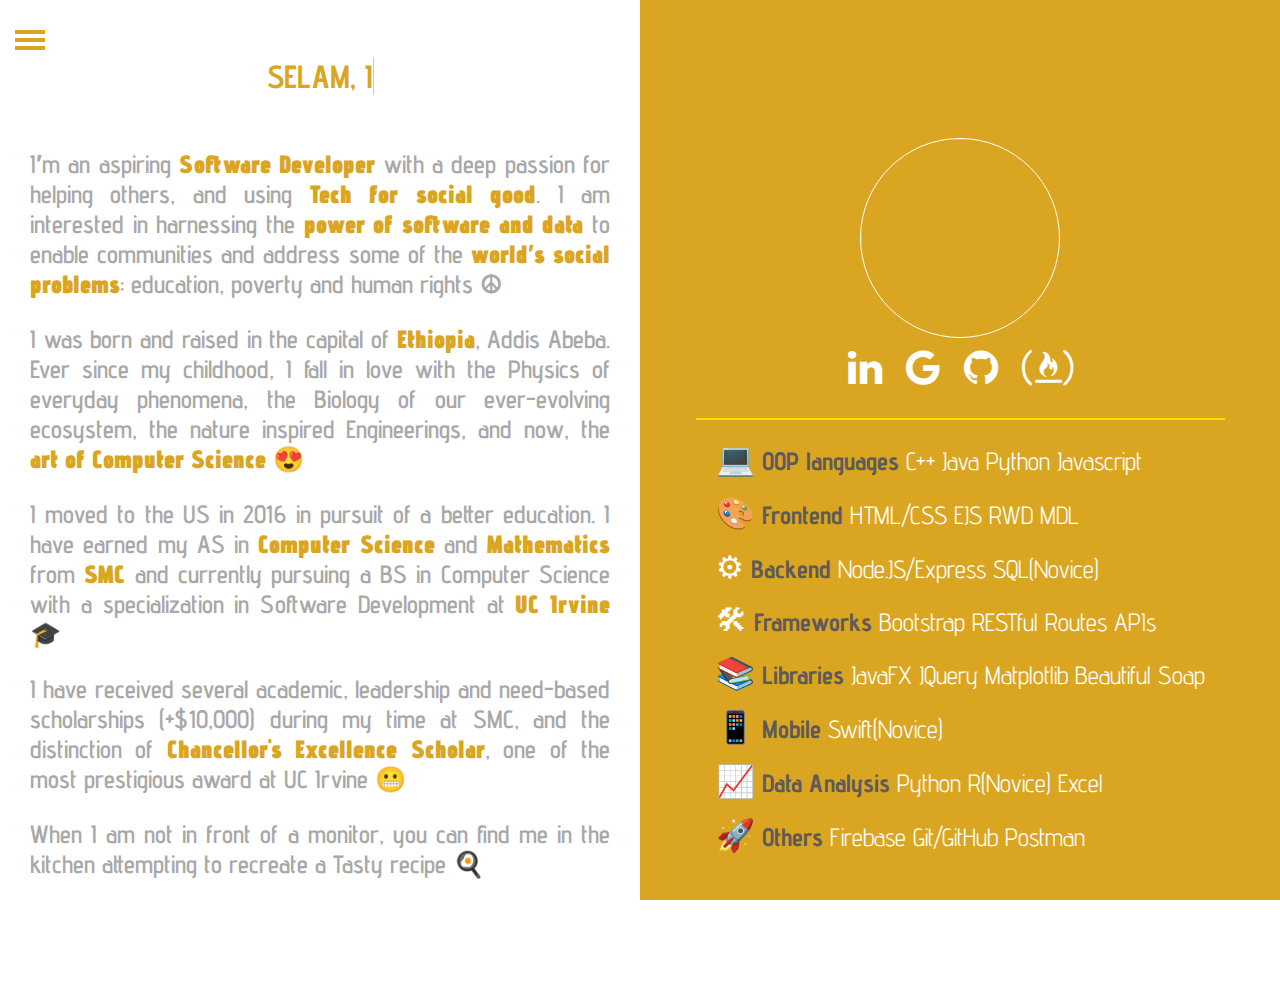
==== index.html @ 8de0a306 "Add files via upload" ====
<!DOCTYPE html>
<head>
  <title>Home</title>
  <meta charset="UFT-8">
  <link rel="stylesheet" href="style.css">
  <meta name="viewport" content="width=device-width, initial-scale=1">
   <link rel="stylesheet" href="https://cdnjs.cloudflare.com/ajax/libs/font-awesome/4.7.0/css/font-awesome.min.css">
<link href='https://fonts.googleapis.com/css?family=Quattrocento+Sans:400,700,400italic|Montserrat:400,700|Cardo:400italic|Advent+Pro:100' rel='stylesheet' type='text/css'>
<link rel="stylesheet" href="https://maxcdn.bootstrapcdn.com/font-awesome/4.4.0/css/font-awesome.min.css">
</head>

<body>

    <input type="checkbox" class="openSidebarMenu" id="openSidebarMenu">
    <label for="openSidebarMenu" class="sidebarIconToggle">
      <div class="spinner diagonal part-1"></div>
      <div class="spinner horizontal"></div>
      <div class="spinner diagonal part-2"></div>
    </label>
    <div id="sidebarMenu">
      <ul class="sidebarMenuInner">
        <li style="font-family: Cardo;">Mariamawit Jembere's <span>/></span><span>Portfolio</span></li>
        <li><a href="projects.html"><i class="fa fa-desktop"></i>  Projects</a></li>
        <li><a href="research.html"><i class="fa fa-bar-chart"></i>  Research</a></li>
        <li><a href="https://1drv.ms/b/s!ArH9JsMC6M4rg54GtmaO_gPVMLA7RA" target="_blank"><i class="fa fa-drivers-license"></i></i> Resume</a></li>
      </ul>
    </div>


    <div id="welcome">
      <div id="welcome_left">
          <div id="welcome_text">
              <h1 id="title">WELCOME TO MY G&#9673;LDEN PORTFOLIO</h1>
          </div>
          <div id="welcome_about">
               <P>I&prime;m an aspiring <span>Software Developer</span> with a deep passion for helping others, and using <span>Tech for social good</span>.
                 I am interested in harnessing the <span>power of software and data</span> to enable communities and address some of the <span>world&prime;s social problems</span>:
                 education, poverty and human rights &#x262E;</P>
               <P>I was born and raised in the capital of <span>Ethiopia</span>, Addis Abeba. Ever since my childhood, I fall in love with
                  the Physics of everyday phenomena, the Biology of our ever-evolving ecosystem, the nature inspired Engineerings, and now,
                   the <span>art of Computer Science</span> &#x1F60D;</P>
                <P>I moved to the US in 2016 in pursuit of a better education. I have earned my AS in <span>Computer Science</span> and
                  <span>Mathematics</span> from <span>SMC</span> and currently pursuing a BS in Computer Science with a specialization in Software Development at <span>UC Irvine</span> &#x1F393; </P>
                <P>I have received several academic, leadership and need-based scholarships (+$10,000) during my time at SMC, and the distinction of
                  <span>Chancellor's Excellence Scholar</span>, one of the most prestigious award at UC Irvine &#x1F62C;</P>
                <P> When I am not in front of a monitor, you can find me in the kitchen attempting to recreate a Tasty recipe &#x1F373;</P>
            </div>

          <div class="button-div">
            <button onclick=check() class="button">Content</button>
          </div>
      </div>
      <div id="welcome_right">
        <div class="meup">
          <img id="meup"src="https://imagizer.imageshack.com/img923/3562/VvyCj4.jpg">
        </div>

        <div id="welcome_social"class="social">
          <a href="https://www.linkedin.com/in/mariamawit-jembere-394559182/" target="_blank" class="fa fa-linkedin"></a>
          <a href="contacts.html" target="_blank" class="fa fa-google"></a>
          <a href="https://github.com/mariamawit-a" target="_blank" class="fa fa-github"></a>
          <a id="profile-link" href="https://www.freecodecamp.org/fcc6b457106-6657-4305-9ff6-fee6a99cdfb4" target="_blank"<i class="fa fa-free-code-camp"></i></a>
        </div>

        <div id="skills">
          <ul>
            <li data-icon="&#x1F4BB;"> <span>OOP languages</span> C++ Java Python Javascript
            <li data-icon="&#x1F3A8;"> <span>Frontend</span> HTML/CSS EJS RWD MDL</li>
            <li data-icon="&#x2699;"> <span>Backend</span> Node.JS/Express SQL(Novice)</li>
            <li data-icon="&#x1F6E0;"> <span>Frameworks</span>  Bootstrap RESTful Routes APIs  </li>
            <li data-icon="&#x1F4DA;"> <span>Libraries</span> JavaFX JQuery Matplotlib Beautiful Soap</li>
            <li data-icon="&#x1F4F1;"> <span>Mobile</span> Swift(Novice)</li>
            <li data-icon="&#x1F4C8;"> <span>Data Analysis</span> Python R(Novice) Excel</li>
            <li data-icon="&#x1F680;"> <span>Others</span> Firebase Git/GitHub Postman</li>
          </ul>
        </div>
      </div>



    </div>

</body>



<script>
  function check(){
    if (document.getElementById("openSidebarMenu").checked)
    {
      document.getElementById("openSidebarMenu").checked = false;
    }
    else
    {
      document.getElementById("openSidebarMenu").checked = true;
    }
  }
</script>
<script src="type.js"></script>

</html>
---- style.css ----
:root{
  --goldenrod:rgb(218,165,32);
  --orange:rgb(255,165,0);
  --yellow:rgb(255,223,0);
  --chocolate:rgb(210,105,30);
  --gold:rgb(255,215,150);

}

html, body{
  overflow-x: hidden;
  margin: 0px 0px;
  height:100%;
  font-family: 'Advent Pro', sans-serif;


}

.mainInner{
    display: table;
    height: 100%;
    width: 100%;
    text-align: center;
}
.mainInner div{
    display:table-cell;
    vertical-align: middle;
    font-weight: bold;
    letter-spacing: 2px;
}
#sidebarMenu {
    z-index: 1;
    height: auto;
    position: absolute;
    left: 0;
    width: 50%;
    transform: translateY(-300px);
    transition: transform 250ms ease-in-out;
    background-color: #fff;
    -webkit-box-shadow: 0 4px 6px -6px #222;
    -moz-box-shadow: 0 4px 6px -6px #222;
    box-shadow: 0 4px 6px -6px #222;
}
.sidebarMenuInner{
    color: var(--goldenrod);
    margin:0;
    padding:0;
}
.sidebarMenuInner li{
    list-style: none;
    font-size: 25px;
    text-transform: uppercase;
    font-weight: bold;
    padding-left: 50px;
    padding-top: 10px;
    border-bottom: solid var(--yellow) 1px;
}
.sidebarMenuInner li span:nth-child(1){
    font-size: 50px;

}
.sidebarMenuInner li span:nth-child(2){
    color: var(--gold);
    display: block;
    font-size: 14px;
}
.sidebarMenuInner li a{
    color: var(--goldenrod);
    text-transform: uppercase;
    font-weight: bold;
    cursor: pointer;
    text-decoration: none;
}


.sidebarMenuInner li a:hover{
      color: var(--yellow);
}
input[type="checkbox"]:checked ~ #sidebarMenu {
    transform: translateX(0);
}

input[type=checkbox] {
    transition: all 0.3s;
    box-sizing: border-box;
    display: none;
}
.sidebarIconToggle {
    transition: all 0.3s;
    box-sizing: border-box;
    cursor: pointer;
    position: fixed;
    z-index: 99;
    height: 100%;
    width: 100%;
    top: 30px;
    left: 15px;
    height: 20px;
    width: 30px;
}
.spinner {
    transition: all 0.3s;
    box-sizing: border-box;
    position: absolute;
    height: 4px;
    width: 100%;
    background-color: var(--goldenrod);
}
.horizontal {
    transition: all 0.3s;
    box-sizing: border-box;
    position: relative;
    float: left;
    margin-top: 4px;
}
.diagonal.part-1 {
    position: relative;
    transition: all 0.3s;
    box-sizing: border-box;
    float: left;
}
.diagonal.part-2 {
    transition: all 0.3s;
    box-sizing: border-box;
    position: relative;
    float: left;
    margin-top: 4px;
}
input[type=checkbox]:checked ~ .sidebarIconToggle > .horizontal {
    transition: all 0.3s;
    box-sizing: border-box;
    opacity: 0;
}
input[type=checkbox]:checked ~ .sidebarIconToggle > .diagonal.part-1 {
    transition: all 0.3s;
    box-sizing: border-box;
    transform: rotate(150deg);
    margin-top: 5px;
}
input[type=checkbox]:checked ~ .sidebarIconToggle > .diagonal.part-2 {
    transition: all 0.3s;
    box-sizing: border-box;
    transform: rotate(-150deg);
    margin-top: 5px;
}

#welcome{
  font-family: 'Advent Pro', sans-serif;
  min-height: 100%;
  width: 100%;
  height: auto;
  display: flex;
  flex-direction: row;
}
  #welcome_left{
    min-height: 100%;
    padding: 30px;
    width: 50%;
    display: flex;
    flex-direction: column;
    justify-content: space-evenly;
    align-items: center;
  }
    #welcome_text h1 {
      color: var(--goldenrod);
      display: inline-block;
      line-height: 1.6;
      animation: caret;
    }
      #welcome_text h1 span {
        border-right: .03em solid var(--yellow);
        animation: caret 1s steps(1) infinite;
      }
    #welcome_about P {
      font-size: 25px;
      font-weight: 600;
      text-align: justify;
      color: rgb(168,168,168);
    }
      #welcome_about P span{
        color: var(--goldenrod);
        font-weight: bolder;
    }

  #welcome_right{
    min-height: 100%;
    width: 50%;
    padding-top: 20px;
    background-color: var(--goldenrod);
    display: flex;
    flex-direction: column;
    justify-content: center;
    align-items: center;
  }
    #meup{
        display:flex;
        width: 200px;
        height: 200px;
        border: solid 1px #fff;
        border-radius: 50%;
    }
    #welcome_social{
      margin-bottom: 20px;
    }
      #welcome_social a:hover{
          color: var(--yellow);
      }
    #skills{
      border-top: solid 2px var(--yellow);
    }
      #skills ul{
        color:white;
        margin: 20px;
        padding: 0;
        font-size: 25px;
        list-style: none;
        display: grid;
        grid-gap: 1rem;
      }

      #skills span{
        color: rgb(95, 90, 90);
        font-weight: bold;

      }
      #skills ul li::before{
        content: attr(data-icon);
        font-size: 1.25em;
      }

@media screen and (max-width:900px){
  #sidebarMenu{
    width: 100%;
  }
  .spinner{
    background-color: var(--yellow);
  }
  .sidebarMenuInner li span:nth-child(1){
      font-size: 30px;

  }
  .sidebarMenuInner li span:nth-child(2){
      font-size: 14px;
  }
  #welcome{
    flex-direction: column-reverse;
  }
  #welcome_left, #welcome_right{
    width: 100%;
    min-height: 100%;
  }
  #meup{
    margin-top: 20px;
  }
  #skills ul{
    font-size: 15px;
  }
  #welcome_social a{
    font-size: 30px;
  }

  #welcome_text h1 {
    font-size: 18px;  
  }

  #welcome_about P {
    font-size: 15px;
  }

}


@keyframes caret {
  50% {
    border-color: transparent;
  }
}

.button-div{
  border: black solid 2px;
  bottom: 0;
}

.button {
  bottom: 0;
  padding: 15px 25px;
  font-size: 20px;
  font-weight: bold;
  cursor: pointer;
  outline: none;
  color: #fff;
  background-color: var(--gold);
  border: none;
}

.button:hover {background-color:  var(--goldenrod);}


.navbar{
  background-color: var(--goldenrod);
  width: 100%;
  line-height: 1px;
  position: fixed;
  top: 0px;
  left: 0px;
  display: flex;
  flex-direction: row;
  z-index: 1;
  padding: 10px;
}

.logo {
    width: 80px;
    height: 80px;
    border-radius: 50%;
    border: 2px solid var(--chocolate);
    display: flex;
    justify-content: center;
    align-items: center;
    margin: 5px;
    padding: 10px;
    background: white;
    font-size: 50px;
    color: var(--goldenrod);
}
  .logo a{
    text-decoration: none;
    color: var(--goldenrod);
  }
  .logo:hover {
      background-color: var(--chocolate);
  }

.menu{
  margin-bottom: 20px;
  width: 100%;
  display: flex;
  justify-content: space-evenly;
}

.nav-link-Itr{
  display: inline-block;
  position: fixed;
  margin-top: 30px;
  color: white;
  text-decoration: none;
}
  .nav-link{
    display: inline-block;
    position: relative;
    align-self:flex-end;
    font-size: 40px;
    font-weight: bolder;
    color: white;
    text-decoration: none;
}

  .nav-link:hover {opacity: 0.5;}

.nav-link::before {
  transition: 300ms;
  height: 5px;
  content: "";
  position: absolute;
  background-color: white;
}

.nav-link-ltr::before {
  width: 0%;
  top: 20px;
}

.nav-link-ltr:hover::before {
  width: 100%;
}



@keyframes flow {
  0%{
    background-position: 0 50%;
  }
  50%{
    background-position: 100% 50%;
  }
  100%{
    background-position: 0 50%;
  }
}


/* .box{
  border: solid 1px  #bd4c8c;
  margin: 5vw 10vw;
  background-color: #bd4c8c;
  display: flex;
  flex-direction: column;
  justify-content: center;
  align-items: center;
}


.head{
  font-size: 2vw;
  animation: flow 10s ease-in-out infinite;
  background: linear-gradient(-60deg, purple, pink, lightblue);
  background-size: 600%;
  -webkit-background-clip: text;
        -background-clip: text;
  -webkit-text-fill-color: transparent;
}

.about{
  font-size: 2vh;
  line-height: 1.6;
  font-family: Montserrat;
  width: 50vw;
  color: white;
  border: none;
  background: inherit;
  font-size: 2vh;
  animation: none;
}


.about a{

  color: inherit;
  font-weight: bold;
}



.background {
  position: absolute;
  top: 0;
  bottom: 0;
  display: block;
  z-index: -1;
}


  .header{
    display: flex;
    width: 100%;
    flex-direction: row;
    padding: 0vw 2vw;
    justify-content:flex-start;
    align-items: center;
    background-image: linear-gradient(to bottom, #f2f2f2, white 80%, transparent 20%, transparent);
  }

  .meup{

  }

  #meup{
      display:flex;
      width: 200px;
      height: 200px;
      border: solid 1px #fff;
      border-radius: 50%;
    }

  #status{
    margin-left: 6vw;
    margin-top: 2vh;
    display: flex;
    flex-direction: row;
    justify-content:flex-end;
    align-content: space-between;
  }

  .status{
    font-family: Montserrat;
    display: flex;
    flex-direction:row;
    justify-content:flex-start;
    margin-bottom: 1vh;
    margin-right: 1.5vw;
  }
  .status i{
    align-self: center;
    font-size: 3vh;
  }
  .status p{
    margin: 0 2px;
    font-size: 3vh;
  }

  #top{
    font-family: Montserrat;
    animation: flow 10s ease-in-out infinite;
    background: linear-gradient(-60deg, purple, pink, lightblue);
    background-size: 600%;
    -webkit-background-clip: text;
          -background-clip: text;
    -webkit-text-fill-color: transparent;
    padding: 0;
    display: flex;
    flex-direction: row;
    justify-content:center;
    align-content: center;
  }

  .title{
    width: 100%;
    font-family: Montserrat;
    animation: flow 10s ease-in-out infinite;
    background: linear-gradient(-60deg, purple, pink, lightblue);
    background-size: 600%;
    -webkit-background-clip: text;
          -background-clip: text;
    -webkit-text-fill-color: transparent;
    margin: 0;
    padding: 0;
    display: flex;
    flex-direction: row;
    justify-content:flex-start;
    align-content: flex-start;
  }
  .title i{
    margin: 0;
    margin-left: 4vw;
    align-self: center;
    font-size: 6vh;
  }
  .title p{
    margin: 10px 40px;
    font-size: 8vh;
  }

  .projects, .research{
    color: #fff;
    width: 50vw;
    margin: 0;
    display: flex;
    flex-direction: column;
    justify-content:flex-start;
    align-content: space-around;
  }
  .projects a{
    display: flex;
    margin: 1vw;
    border-bottom: solid 1px white;
    padding-bottom: 0.5vh;
    flex-direction: row;
    justify-content:flex-start;
    align-content: flex-start;
  }
  .projects i{
    color: white;
    font-size: 3vh;
  }
  .projects p{
    color: white;
    font-family: monospace;
    margin: 0 20px;
    font-size: 2vh;
  }

  .research a{
    display: flex;
    margin: 0.5vw;
    flex-direction: row;
    justify-content:flex-start;
    align-content: flex-start;
  }
  .research p{
    color: white;
    font-weight: normal;
    font-family: monospace;
    margin: 0 20px;
    font-size: 2vh;
  }
  .research i{
    color: white;
   font-size: 3vh;
  }




@media screen and (max-width:1000px){

  .sidebarMenuInner li{
      font-size: 15px;
  }
  .sidebarMenuInner li span:nth-child(1){
      font-size: 30px;

  }
  .sidebarMenuInner li span:nth-child(2){
      font-size: 14px;
  }

  .sidebarIconToggle {
      top: 20px;
      width: 30px;
  }
  .spinner {
      height: 2px;
  }

  #welcome_text{
    width: 100%;
  }
  #welcome_text h1 {
    font-size: 15px;
  }
  #welcome_text p {
    font-size: 12px;
  }



  /* #status{
    margin-left: 2vw;
    margin-top: 0;
    flex-direction: column;
  }
  .status i{
    font-size: 3vh;
  }
  .status p{
    font-size: 2.5vh;
  }
  .title i{
    font-size: 5vh;
  }
  .title p{
    font-size: 5vh;
  }

  .box{
      margin: 0 5px 0 5px;
  }
  .about{
    width: 80vw;
    font-size: 2vw;
  }
  .projects, .research{
    width: 90%;
  }
  .projects i,  .research i{
    font-size: 2vw;
  }
  .projects p,  .research p{
    font-size: 2vw;
  } */



.projectType span {
  background:#f2f2f2;
  color: #cc0099;
  border: solid 1px #cc0099;
  border-radius: 40%;
  font-family:'Advent Pro', sans-serif;
  font-weight: 800;
  font-size: 32px;
  line-height: 72px;
  margin: 0 0 0 24px;
  padding: 0 20px;
  position: relative;
}

.row{
  margin-bottom: 100px;
  width: 100%;
  display: flex;
  justify-content: center;
  flex-wrap: wrap;
}
.row>*
{
  padding: 10px;
  flex: 0 0 32%;
}

.thumbnail{
  background-color: white;
  height: 100%;
  text-align: center;
  font-style: italic;
  font-size: smaller;
  text-indent: 0;
  border: thin var(--chocolate) solid;
  margin: 0.2em;
  padding: 0.5em;
}

.thumbnail img{
   height: 300px;
   width: auto;
}

@media screen and (max-width: 1200px) {
  .description
  {
    flex: 40%;
  }
}


@media screen and (max-width: 800px) {
  .description
  {
    flex: 100%;
  }

}



.content-section .thumbnail { position: relative; overflow: hidden; cursor: pointer; }
.content-section .thumbnail * { transition: all .25s; }
.content-section .thumbnail h4 { font-size: 19px; font-weight: 400; }
.content-section .thumbnail p { line-height: 24px; }
.content-section .thumbnail:hover h4, .content-section .thumbnail:hover p { color: #AFAFAF; }
.content-section .thumbnail:hover img { opacity: 0.25;  }
.content-section .thumbnail:after { font-family: 'FontAwesome'; color: #FFF; font-size: 48px; line-height: 80px; top: 70%; position: absolute; text-align: center; display: inline-block; width: 100%; transition: all .35s; opacity: 0; width: 86px; height: 86px; margin-left: auto; margin-right: auto; left: 0; right: 0; border-radius: 50%; background: transparent; border:3px solid transparent; }
.content-section .thumbnailA:after {  content: '\f121'; }
.content-section .thumbnailB:after {  content: '\f13b'; }
.content-section .thumbnailC:after {  content: '\f1b3'; }
.content-section .thumbnailD:after {  content: '\f0c3'; }
.content-section .thumbnail:hover:after { top: 25%; opacity: 1; color: #FFFFFF; background: var(--gold);; border:3px solid #FFFFFF; }
.content-section { min-height: 100vh; padding-top: 150px; padding-bottom: 20px; }
.content-section p.lead { font-family: 'Cardo', serif; font-size: 19px; line-height: 1.35em; margin-bottom: 25px; }
.content-section p.lead em { font-size: 14px; }
.content-section p em { font-size: 14px;}
.content-section p mark em { font-size: inherit;}
.content-section img.pull-right { border:1px solid #DFDFDF; margin-top: 140px;  }

/* The Modal (background) */
.description{
  text-decoration: none;
  outline: none;
  max-width: 500px;
  border: none;
  background: inherit;
  font-family: inherit;
}
figure img{
  border-bottom: 1px solid var(--chocolate);
}
.modal {
  display: none; /* Hidden by default */
  position: fixed; /* Stay in place */
  z-index: 1; /* Sit on top */
  left: 0;
  top: 0;
  width: 100%; /* Full width */
  height: 100%; /* Full height */
  overflow: auto; /* Enable scroll if needed */
  background-color: rgb(0,0,0); /* Fallback color */
  background-color: rgba(0,0,0,0.4); /* Black w/ opacity */
}

/* Modal Content/Box */
.modal-content {
  background-color: #fefefe;
  margin: 15% auto; /* 15% from the top and centered */
  padding: 10px;
  border: 1px solid #888;
  width: 80%; /* Could be more or less, depending on screen size */
}

/* The Close Button */
.close {
  color: var(--chocolate);
  float: right;
  font-size: 50px;
  font-weight: bold;
}

.close:hover,
.close:focus {
  color: black;
  text-decoration: none;
  cursor: pointer;
}

* {box-sizing:border-box}

/* Slideshow container */
.slideshow-container {
  margin: 200px auto 20px auto;
  width: 800px;
  height: 500px;
  display: flex;
  align-items: center;
  justify-content: center;
  position: relative;
  overflow: hidden;
}

/* Hide the images by default */
.mySlides {
  display:none
}
.mySlides figure{
   padding: 4px;
   margin: auto;
}
.mySlides figcaption{
  background-color: White;
  text-align: center;
  padding: 2px;
}

/* Next & previous buttons */
.prev, .next {
  cursor: pointer;
  position: absolute;
  top: 50%;
  width: auto;
  margin-top: -22px;
  padding: 16px;
  color: var(--chocolate);
  background: white;
  font-weight: bold;
  font-size: 18px;
  transition: 0.6s ease;
  border-radius: 0 3px 3px 0;
  user-select: none;
}

/* Position the "next button" to the right */
.next {
  right: 0;
  border-radius: 3px 0 0 3px;
}

.prev {
  left: 0;
  border-radius: 3px 0 0 3px;
}


/* On hover, add a black background color with a little bit see-through */
.prev:hover, .next:hover {
  background-color: rgba(0,0,0,0.8);
}

/* Caption text */
.text {
  color:black;
  font-size: 15px;
  padding: 8px 12px;
  position: absolute;
  bottom: 8px;
  width: 100%;
}
.active-slides{
  display:block;
}
/* Number text (1/3 etc) */
.numbertext {
  color: gray;
  font-size: 12px;
  padding: 8px 12px;
  position: absolute;
  top: 0;
}

/* The dots/bullets/indicators */
.dot {
  cursor: pointer;
  height: 15px;
  width: 15px;
  margin: 0 2px;
  background-color: #bbb;
  border-radius: 50%;
  display: inline-block;
  transition: background-color 0.6s ease;
}

.active, .dot:hover {
  background-color: #717171;
}

/* Fading animation */
.fade {
  -webkit-animation-name: fade;
  -webkit-animation-duration: 1.5s;
  animation-name: fade;
  animation-duration: 1.5s;
}

@-webkit-keyframes fade {
  from {opacity: .4}
  to {opacity: 1}
}

@keyframes fade {
  from {opacity: .4}
  to {opacity: 1}
}

.Description{
  margin-left: auto;
   margin-right: auto;
   position: relative;
   width: 100%;
   font-size: 20px;
}

#otrivia-gifs{
  display: inline-flex;
  width: 90%;
  justify-content: space-evenly;
}
  #otrivia-gifs img{
    width: 250px;
    height: 500px;
  }
#otrivia-video{
  margin: 20px;
  width: 100%;
  position: relative;
  text-align: center;
}
  #otrivia-video iframe{
    width: 90%;
    height: 700px;
  }
#selam-gif, #snake-gif{
  text-align: center;
}
  #selam-gif img, #snake-gif img{
    position: relative;
    width: 80%;
    height: 40%;
  }

#aoj-gif{
  text-align: center;
}
  #aoj-gif img{
    position: relative;
    width: 80%;
    height: 40%;
  }

#SmartCity{
  margin: 50px;
  color: var(--chocolate);
  display: flex;
  flex-direction: column;
  align-items: center;
  justify-content: center;
  position: relative;
}

hr.hrinresearch{
  height: 30px;
  border-style: solid;
  background-color: var(--goldenrod);
  background-image: url("https://www.transparenttextures.com/patterns/bedge-grunge.png");
  border-color: var(--gold);
  border-width: 1px 1px 1px 0;
  border-radius: 20px;
}
hr.hrinresearch:before {
  display: block;
  content: "";
  height: 30px;
  margin-top: -31px;
  border-style: solid;
  border-color: #8c8b8b;
  border-width: 0 0 1px 0;
  border-radius: 20px;
}

#contact_page
{
  margin: 150px 450px 100px 350px;
  padding: 20px 5px 10px 10px;
  background: white;
  border: solid 1px pink;
  font-family: Arial;
  justify-content: center;
  color: #bd4c8c;
}

@media screen and (max-width: 1000px) {
  #contact_page
  {
    margin: 400px 5vw 100px 5vw;
  }

}

#name{
  width: 70%;
  padding: 8px 5px;
  margin: 8px 0;
  border: none;
  color: pink;
  border-bottom: solid 3px pink;
}
#email{
  width: 70%;
  padding: 8px 5px;
  margin: 8px 0;
  border: none;
  color: pink;
  border-bottom: solid 3px pink;
}
#message{
  vertical-align: middle;
  border: solid pink 3px;
  width: 90%;
  padding-bottom: 10%;
  margin: 8px 0;
}
#submit{
color: gray;
border: solid pink 3px;
padding: 8px 10px;
margin: 10px 2px 0px 2px;
text-align: left;
}
#reset{
color: gray;
border: solid pink 3px;
padding: 8px 10px;
margin: 10px 2px 0px 0px;
text-align: left;
}

input:focus, textarea:focus, select:focus{
        outline: none;
    }

#social_list{
  color: #bd4c8c;
  justify-content: center;
  display: flex;
  flex-direction: row;
}
#social_list .fa{
  font-size: 25px;
  color: #d9d9d9;
}


#social_list a{
border-radius: 50%;
padding: 8px;
border: solid pink 1px;
}

#social_list a:hover{
background-color: pink;
}

#social_list button{
  background: inherit;
  border: none;
}

.contact, #indexcontact{
  width: 100%;
  bottom: 0;
  border-top: solid 1px silver;
  background-color: var(--goldenrod);
  padding-top: 10px;
  text-align: center;
}
.contact p,  #indexcontact p{
  font-size: 3vh;
  animation: flow 10s ease-in-out infinite;
    background: linear-gradient(-60deg, silver, white, gray);
    background-size: 300%;
    -webkit-background-clip: text;
          -background-clip: text;
    -webkit-text-fill-color: transparent;

}
 a{
  text-decoration: none;
}
.social{
  text-align: center;
  animation: flow 10s ease-in-out infinite;
    /* background: linear-gradient(-60deg, silver, white, gray);
    background-size: 500%;
    -webkit-background-clip: text;
          -background-clip: text;
    -webkit-text-fill-color: transparent; */
}
.social .fa{
  font-size: 40px;
  padding: 10px;
  color: #fff;
}
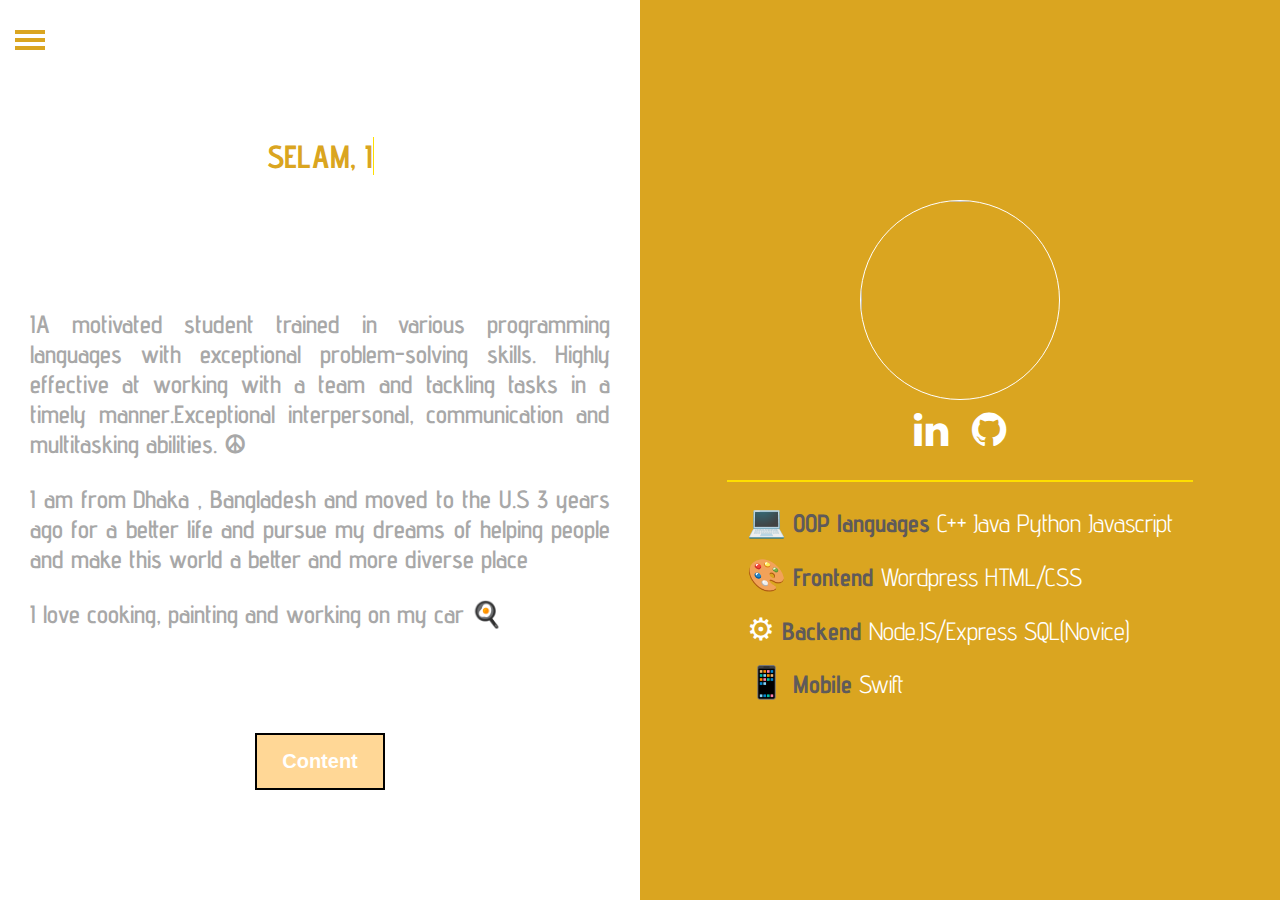
==== commit 6d8ad1ba: "Update index.html" ====
--- a/index.html
+++ b/index.html
@@ -19,7 +19,7 @@
     </label>
     <div id="sidebarMenu">
       <ul class="sidebarMenuInner">
-        <li style="font-family: Cardo;">Mariamawit Jembere's <span>/></span><span>Portfolio</span></li>
+        <li style="font-family: Cardo;">AMIT BARUA's <span>/></span><span>Portfolio</span></li>
         <li><a href="projects.html"><i class="fa fa-desktop"></i>  Projects</a></li>
         <li><a href="research.html"><i class="fa fa-bar-chart"></i>  Research</a></li>
         <li><a href="https://1drv.ms/b/s!ArH9JsMC6M4rg54GtmaO_gPVMLA7RA" target="_blank"><i class="fa fa-drivers-license"></i></i> Resume</a></li>
@@ -30,20 +30,13 @@
     <div id="welcome">
       <div id="welcome_left">
           <div id="welcome_text">
-              <h1 id="title">WELCOME TO MY G&#9673;LDEN PORTFOLIO</h1>
+              <h1 id="title">HOLA</h1>
           </div>
           <div id="welcome_about">
-               <P>I&prime;m an aspiring <span>Software Developer</span> with a deep passion for helping others, and using <span>Tech for social good</span>.
-                 I am interested in harnessing the <span>power of software and data</span> to enable communities and address some of the <span>world&prime;s social problems</span>:
-                 education, poverty and human rights &#x262E;</P>
-               <P>I was born and raised in the capital of <span>Ethiopia</span>, Addis Abeba. Ever since my childhood, I fall in love with
-                  the Physics of everyday phenomena, the Biology of our ever-evolving ecosystem, the nature inspired Engineerings, and now,
-                   the <span>art of Computer Science</span> &#x1F60D;</P>
-                <P>I moved to the US in 2016 in pursuit of a better education. I have earned my AS in <span>Computer Science</span> and
-                  <span>Mathematics</span> from <span>SMC</span> and currently pursuing a BS in Computer Science with a specialization in Software Development at <span>UC Irvine</span> &#x1F393; </P>
-                <P>I have received several academic, leadership and need-based scholarships (+$10,000) during my time at SMC, and the distinction of
-                  <span>Chancellor's Excellence Scholar</span>, one of the most prestigious award at UC Irvine &#x1F62C;</P>
-                <P> When I am not in front of a monitor, you can find me in the kitchen attempting to recreate a Tasty recipe &#x1F373;</P>
+               <P>IA motivated student trained in various programming languages with exceptional problem-solving skills. Highly effective at working with a team and tackling tasks in a timely manner.Exceptional interpersonal, communication and multitasking abilities.
+ &#x262E;</P>
+               <P>I am from Dhaka , Bangladesh and moved to the U.S 3 years ago for a better life and pursue my dreams of helping people and make this world a better and more diverse place</P>
+                <P> I love cooking, painting and working on my car &#x1F373;</P>
             </div>
 
           <div class="button-div">
@@ -56,22 +49,17 @@
         </div>
 
         <div id="welcome_social"class="social">
-          <a href="https://www.linkedin.com/in/mariamawit-jembere-394559182/" target="_blank" class="fa fa-linkedin"></a>
-          <a href="contacts.html" target="_blank" class="fa fa-google"></a>
-          <a href="https://github.com/mariamawit-a" target="_blank" class="fa fa-github"></a>
-          <a id="profile-link" href="https://www.freecodecamp.org/fcc6b457106-6657-4305-9ff6-fee6a99cdfb4" target="_blank"<i class="fa fa-free-code-camp"></i></a>
-        </div>
+          <a href="https://www.linkedin.com/in/amit-barua-538520167/" target="_blank" class="fa fa-linkedin"></a>
+          <a href="https://github.com/AmitGT86" target="_blank" class="fa fa-github"></a>
+            </div>
 
         <div id="skills">
           <ul>
-            <li data-icon="&#x1F4BB;"> <span>OOP languages</span> C++ Java Python Javascript
-            <li data-icon="&#x1F3A8;"> <span>Frontend</span> HTML/CSS EJS RWD MDL</li>
+            <li data-icon="&#x1F4BB;"> <span>OOP languages</span> C++ Java Python Javascript 
+            <li data-icon="&#x1F3A8;"> <span>Frontend</span> Wordpress HTML/CSS </li>
             <li data-icon="&#x2699;"> <span>Backend</span> Node.JS/Express SQL(Novice)</li>
-            <li data-icon="&#x1F6E0;"> <span>Frameworks</span>  Bootstrap RESTful Routes APIs  </li>
-            <li data-icon="&#x1F4DA;"> <span>Libraries</span> JavaFX JQuery Matplotlib Beautiful Soap</li>
-            <li data-icon="&#x1F4F1;"> <span>Mobile</span> Swift(Novice)</li>
-            <li data-icon="&#x1F4C8;"> <span>Data Analysis</span> Python R(Novice) Excel</li>
-            <li data-icon="&#x1F680;"> <span>Others</span> Firebase Git/GitHub Postman</li>
+            <li data-icon="&#x1F4F1;"> <span>Mobile</span> Swift</li>
+            
           </ul>
         </div>
       </div>
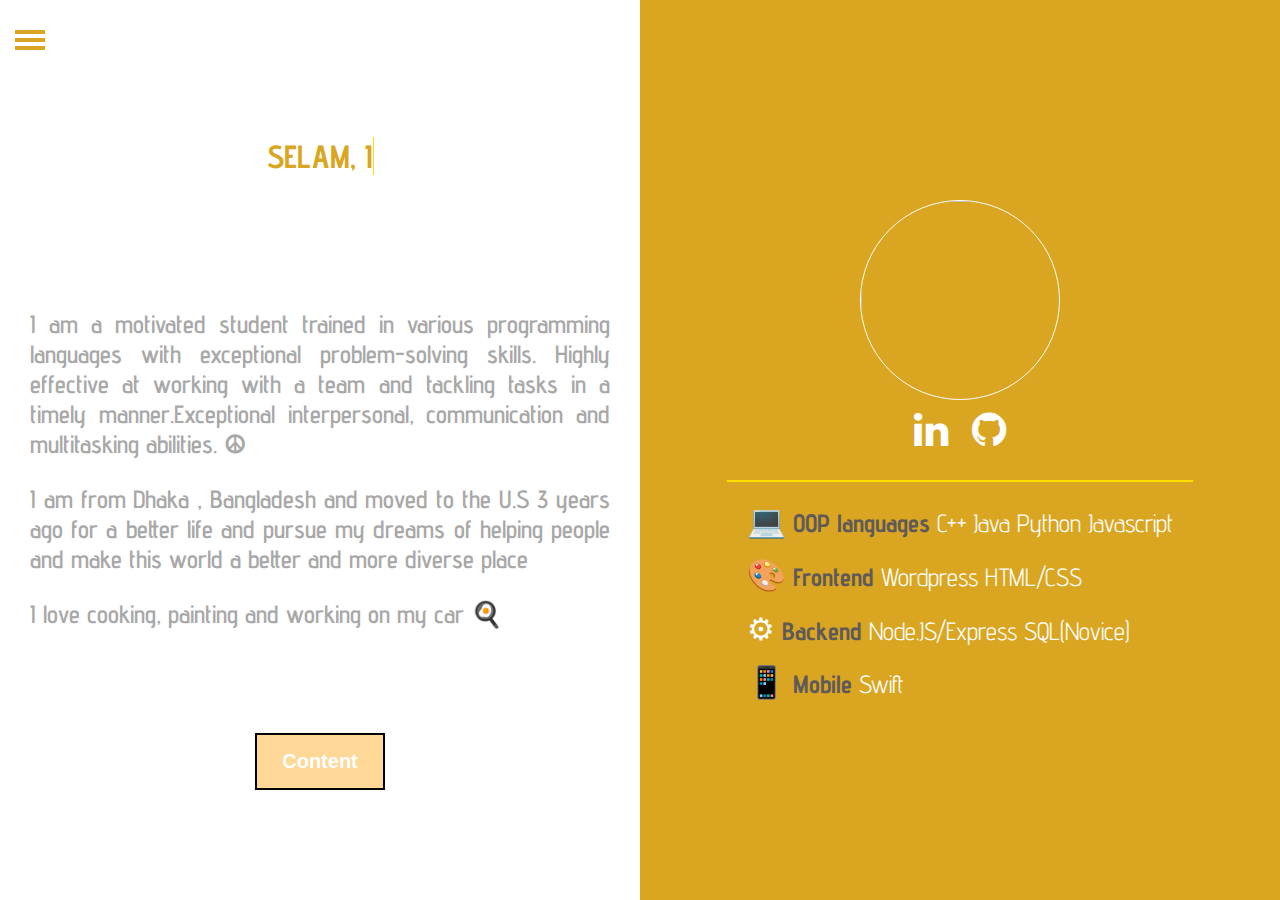
==== commit af4d40dc: "Update index.html" ====
--- a/index.html
+++ b/index.html
@@ -33,7 +33,7 @@
               <h1 id="title">HOLA</h1>
           </div>
           <div id="welcome_about">
-               <P>IA motivated student trained in various programming languages with exceptional problem-solving skills. Highly effective at working with a team and tackling tasks in a timely manner.Exceptional interpersonal, communication and multitasking abilities.
+               <P>I am a motivated student trained in various programming languages with exceptional problem-solving skills. Highly effective at working with a team and tackling tasks in a timely manner.Exceptional interpersonal, communication and multitasking abilities.
  &#x262E;</P>
                <P>I am from Dhaka , Bangladesh and moved to the U.S 3 years ago for a better life and pursue my dreams of helping people and make this world a better and more diverse place</P>
                 <P> I love cooking, painting and working on my car &#x1F373;</P>
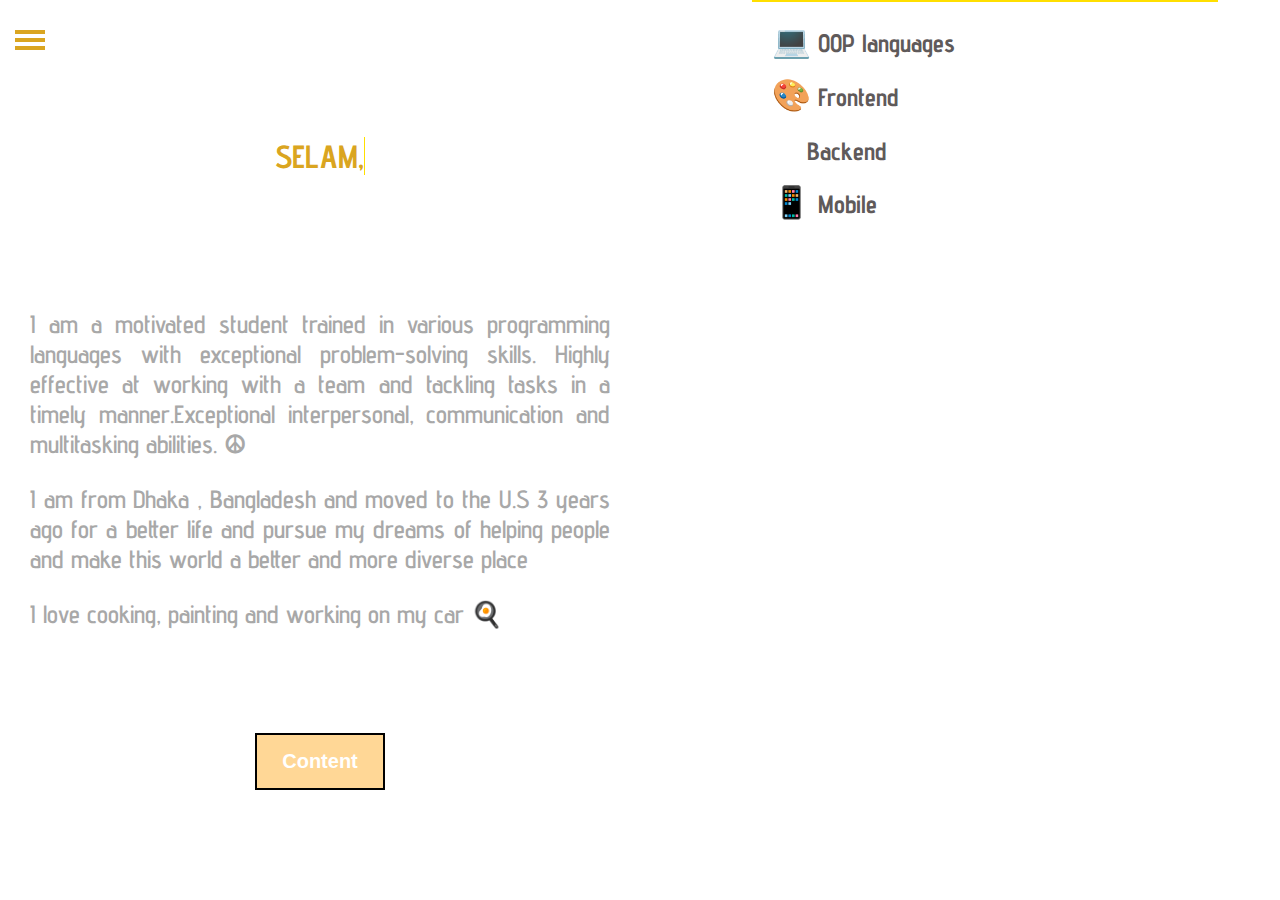
==== commit e1f81d26: "Update index.html" ====
--- a/index.html
+++ b/index.html
@@ -43,10 +43,7 @@
             <button onclick=check() class="button">Content</button>
           </div>
       </div>
-      <div id="welcome_right">
-        <div class="meup">
-          <img id="meup"src="https://imagizer.imageshack.com/img923/3562/VvyCj4.jpg">
-        </div>
+     
 
         <div id="welcome_social"class="social">
           <a href="https://www.linkedin.com/in/amit-barua-538520167/" target="_blank" class="fa fa-linkedin"></a>
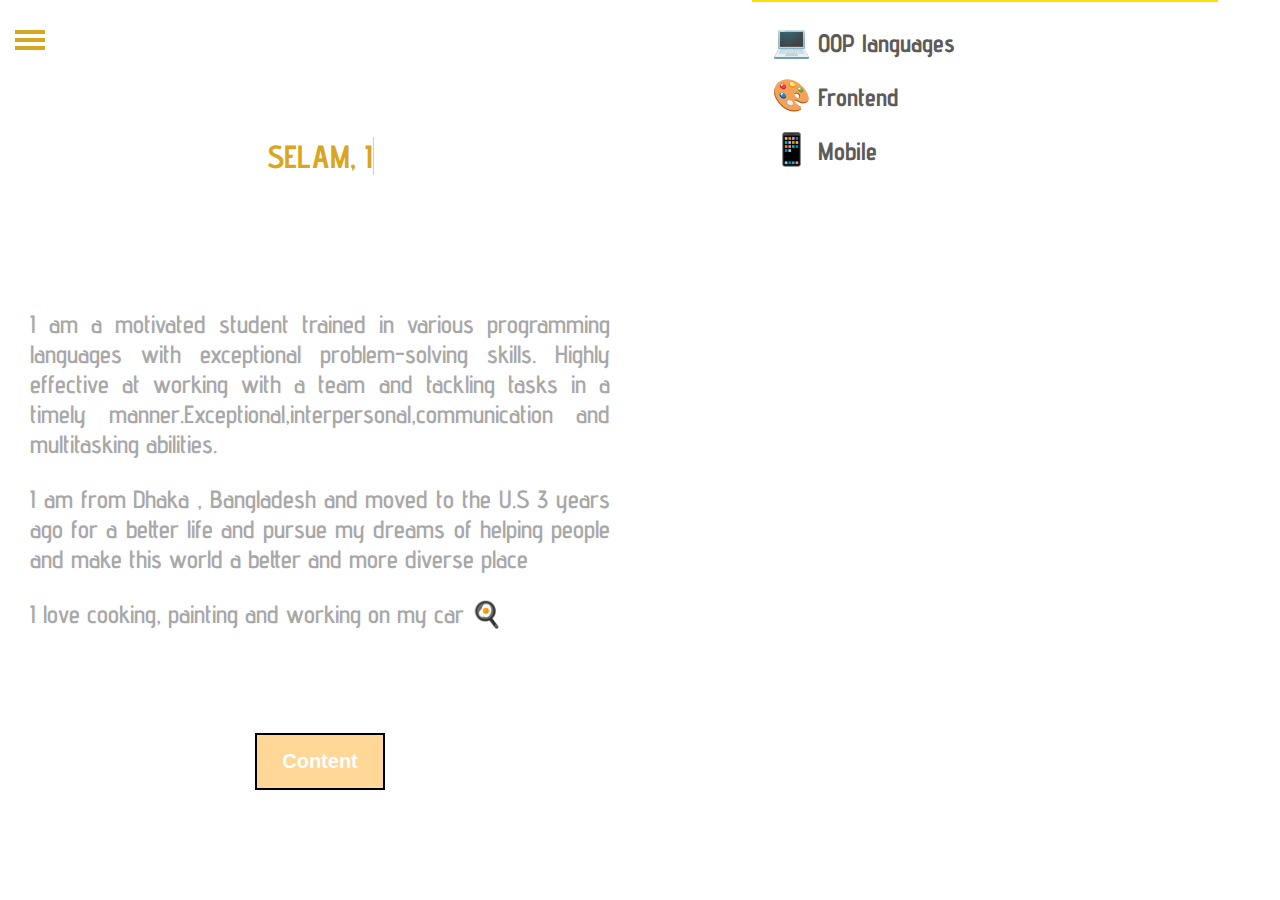
==== commit b35919ce: "Update index.html" ====
--- a/index.html
+++ b/index.html
@@ -33,8 +33,7 @@
               <h1 id="title">HOLA</h1>
           </div>
           <div id="welcome_about">
-               <P>I am a motivated student trained in various programming languages with exceptional problem-solving skills. Highly effective at working with a team and tackling tasks in a timely manner.Exceptional interpersonal, communication and multitasking abilities.
- &#x262E;</P>
+               <P>I am a motivated student trained in various programming languages with exceptional problem-solving skills. Highly effective at working with a team and tackling tasks in a timely manner.Exceptional,interpersonal,communication and multitasking abilities.</P>
                <P>I am from Dhaka , Bangladesh and moved to the U.S 3 years ago for a better life and pursue my dreams of helping people and make this world a better and more diverse place</P>
                 <P> I love cooking, painting and working on my car &#x1F373;</P>
             </div>
@@ -54,7 +53,6 @@
           <ul>
             <li data-icon="&#x1F4BB;"> <span>OOP languages</span> C++ Java Python Javascript 
             <li data-icon="&#x1F3A8;"> <span>Frontend</span> Wordpress HTML/CSS </li>
-            <li data-icon="&#x2699;"> <span>Backend</span> Node.JS/Express SQL(Novice)</li>
             <li data-icon="&#x1F4F1;"> <span>Mobile</span> Swift</li>
             
           </ul>
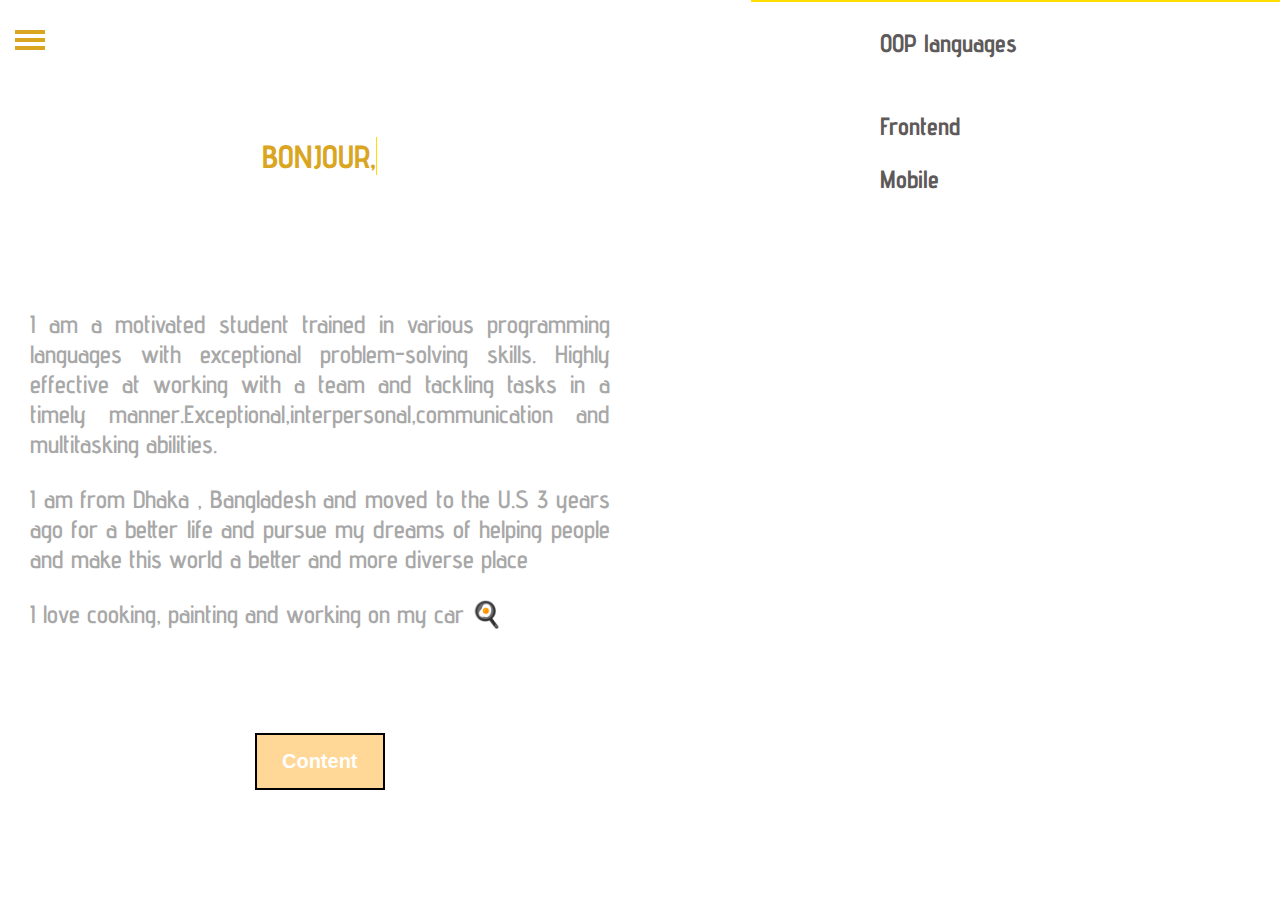
==== commit b92d0870: "Update index.html" ====
--- a/index.html
+++ b/index.html
@@ -51,9 +51,9 @@
 
         <div id="skills">
           <ul>
-            <li data-icon="&#x1F4BB;"> <span>OOP languages</span> C++ Java Python Javascript 
-            <li data-icon="&#x1F3A8;"> <span>Frontend</span> Wordpress HTML/CSS </li>
-            <li data-icon="&#x1F4F1;"> <span>Mobile</span> Swift</li>
+            <li data-icon="#ff0000;"> <span>OOP languages</span> C++ Java Python Javascript 
+            <li data-icon="#ff0000;"> <span>Frontend</span> Wordpress HTML/CSS </li>
+            <li data-icon="#ff0000;"> <span>Mobile</span> Swift</li>
             
           </ul>
         </div>
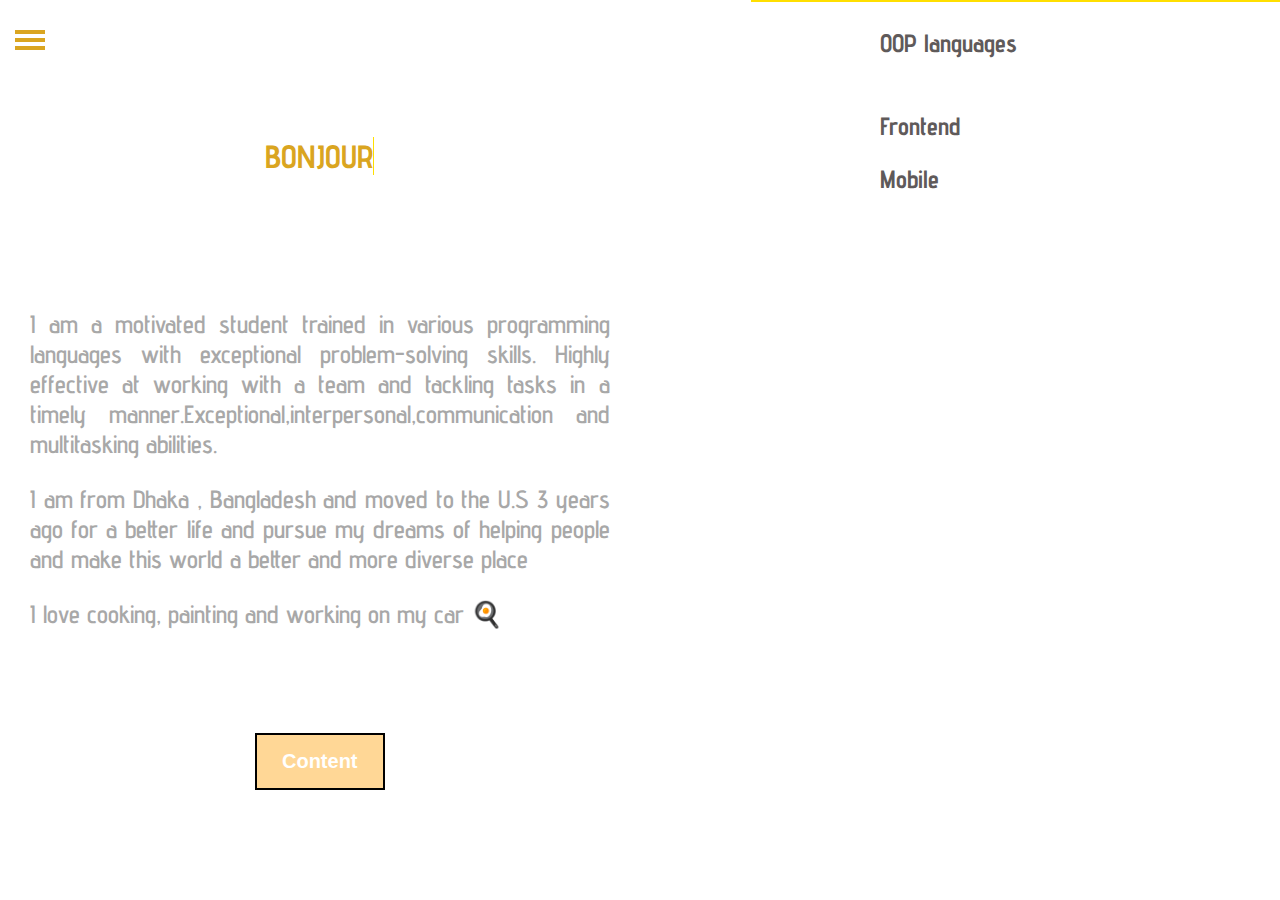
==== commit f8ccca9a: "Update index.html" ====
--- a/index.html
+++ b/index.html
@@ -20,10 +20,7 @@
     <div id="sidebarMenu">
       <ul class="sidebarMenuInner">
         <li style="font-family: Cardo;">AMIT BARUA's <span>/></span><span>Portfolio</span></li>
-        <li><a href="projects.html"><i class="fa fa-desktop"></i>  Projects</a></li>
-        <li><a href="research.html"><i class="fa fa-bar-chart"></i>  Research</a></li>
-        <li><a href="https://1drv.ms/b/s!ArH9JsMC6M4rg54GtmaO_gPVMLA7RA" target="_blank"><i class="fa fa-drivers-license"></i></i> Resume</a></li>
-      </ul>
+        
     </div>
 
 
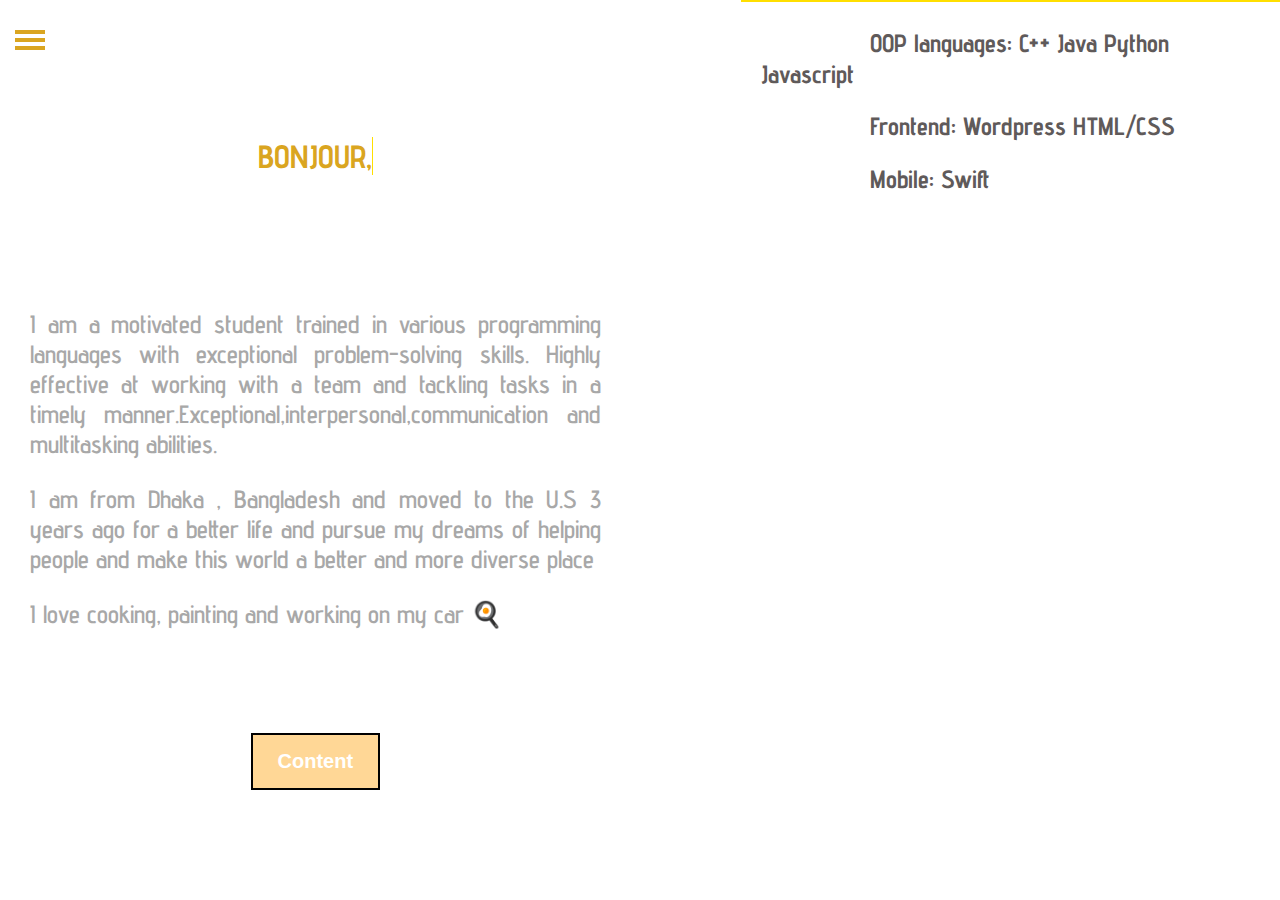
==== commit 2d97efd5: "Update index.html" ====
--- a/index.html
+++ b/index.html
@@ -48,9 +48,9 @@
 
         <div id="skills">
           <ul>
-            <li data-icon="#ff0000;"> <span>OOP languages</span> C++ Java Python Javascript 
-            <li data-icon="#ff0000;"> <span>Frontend</span> Wordpress HTML/CSS </li>
-            <li data-icon="#ff0000;"> <span>Mobile</span> Swift</li>
+            <li data-icon="#ff0000;"> <span>OOP languages: C++ Java Python Javascript 
+            <li data-icon="#ff0000;"> <span>Frontend: Wordpress HTML/CSS </li>
+            <li data-icon="#ff0000;"> <span>Mobile: Swift</li>
             
           </ul>
         </div>
